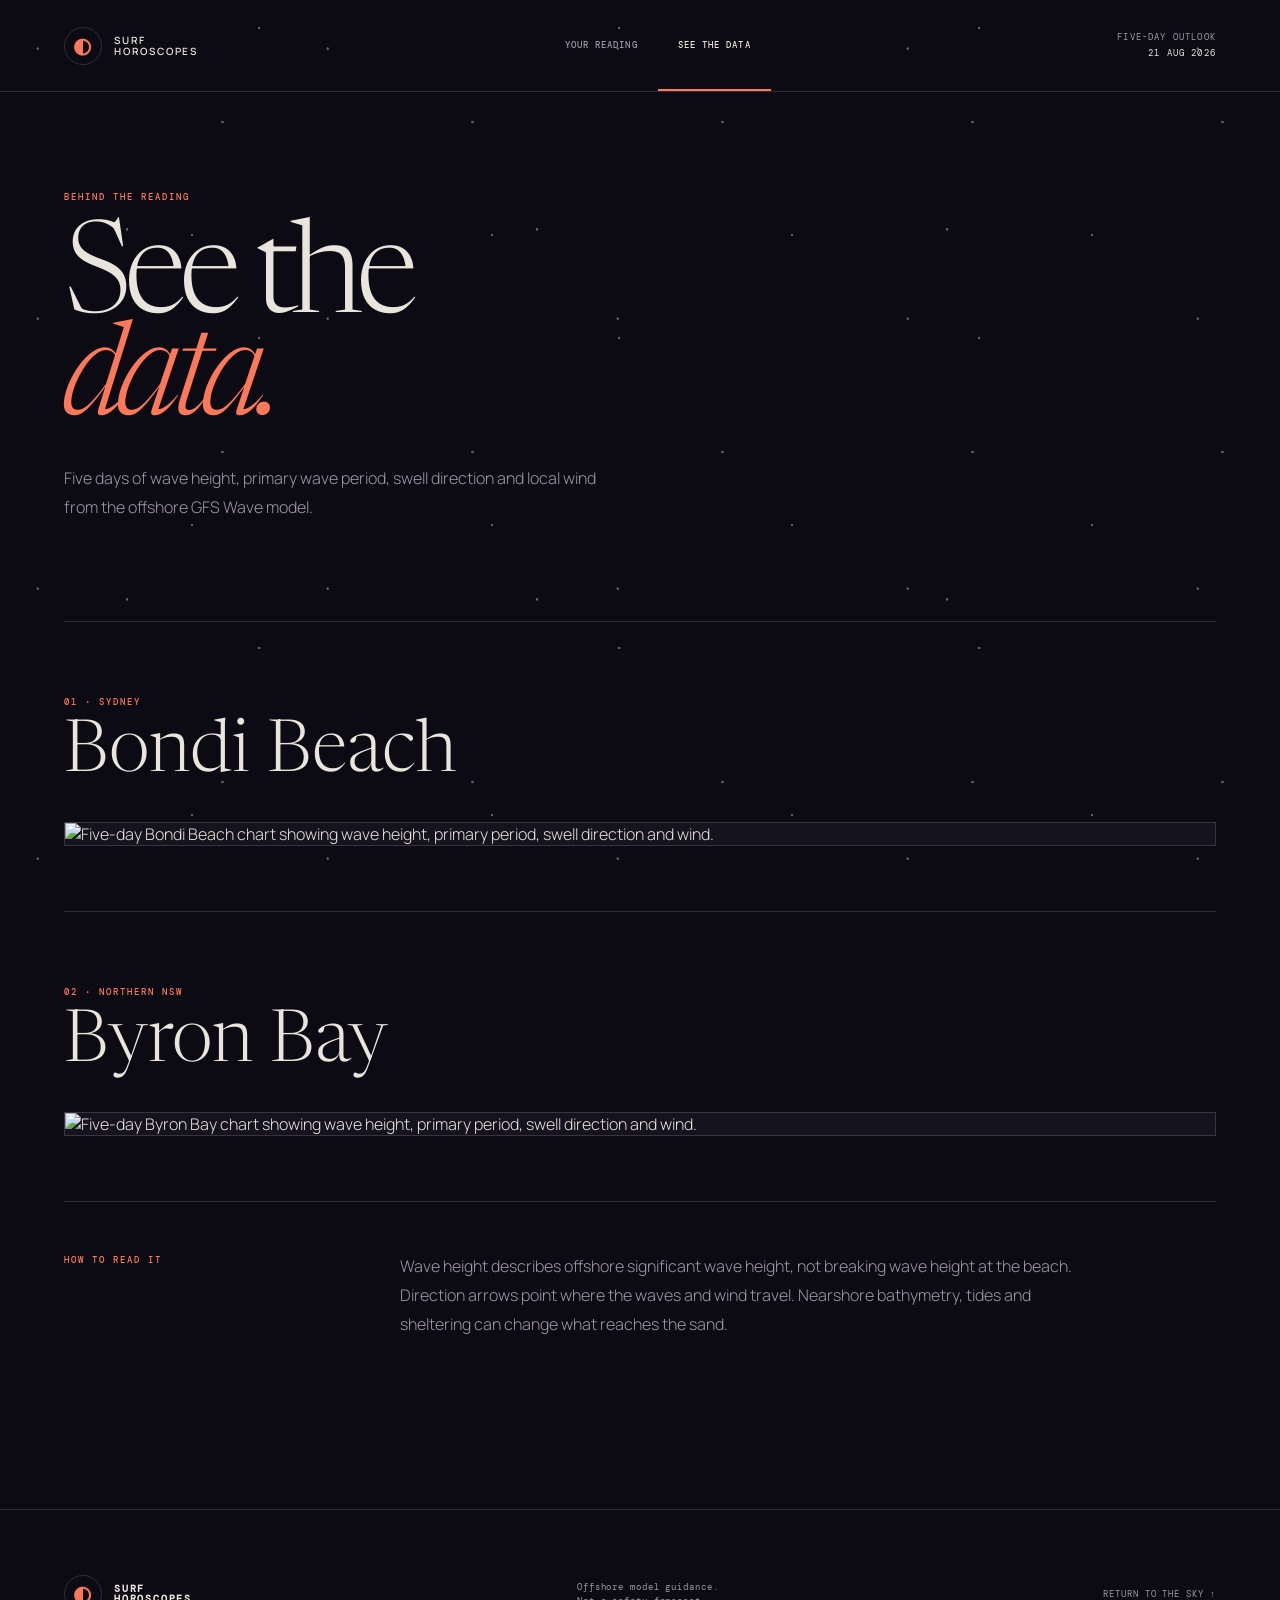
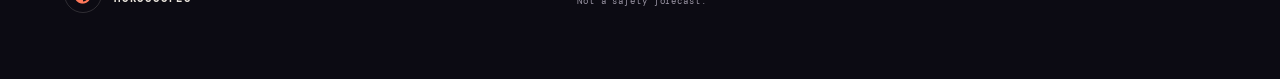
==== surf-horoscopes-sample/data.html @ fd947e1d "Add five-day forecast data page" ====
<!doctype html><html lang="en"><head><meta charset="utf-8">
<meta name="viewport" content="width=device-width,initial-scale=1">
<title>See the Data — Surf Horoscopes</title>
<meta name="description" content="Five-day GFS Wave forecasts for Bondi Beach and Byron Bay.">
<link rel="icon" href="favicon.svg"><link rel="preconnect" href="https://fonts.googleapis.com">
<link rel="preconnect" href="https://fonts.gstatic.com" crossorigin>
<link href="https://fonts.googleapis.com/css2?family=DM+Mono:wght@300;400;500&family=Manrope:wght@300;400;500;600&family=Newsreader:opsz,wght@6..72,300;6..72,400;6..72,500&display=swap" rel="stylesheet">
<link rel="stylesheet" href="styles.css"></head><body><div class="stars" aria-hidden="true"></div>
<header class="site-header"><a class="wordmark" href="index.html" aria-label="Surf Horoscopes home"><span class="moon-mark">◐</span><span>SURF<br>HOROSCOPES</span></a>
<nav class="site-nav" aria-label="Main navigation"><a href="index.html">Your reading</a><a class="active" href="data.html">See the data</a></nav>
<p class="edition">FIVE-DAY OUTLOOK<br><span>21 AUG 2026</span></p></header>
<main class="data-page"><section class="data-intro"><p class="overline">BEHIND THE READING</p><h1>See the<br><em>data.</em></h1>
<p>Five days of wave height, primary wave period, swell direction and local wind from the offshore GFS Wave model.</p></section>
<section class="chart-section"><div><p class="overline">01 · SYDNEY</p><h2>Bondi Beach</h2></div>
<img src="forecast_bondi.png" alt="Five-day Bondi Beach chart showing wave height, primary period, swell direction and wind."></section>
<section class="chart-section"><div><p class="overline">02 · NORTHERN NSW</p><h2>Byron Bay</h2></div>
<img src="forecast_byron_bay.png" alt="Five-day Byron Bay chart showing wave height, primary period, swell direction and wind."></section>
<aside class="data-note"><p class="overline">HOW TO READ IT</p><p>Wave height describes offshore significant wave height, not breaking wave height at the beach. Direction arrows point where the waves and wind travel. Nearshore bathymetry, tides and sheltering can change what reaches the sand.</p></aside></main>
<footer><a class="wordmark" href="index.html"><span class="moon-mark">◐</span><span>SURF<br>HOROSCOPES</span></a><p>Offshore model guidance.<br>Not a safety forecast.</p><a href="#top">RETURN TO THE SKY ↑</a></footer></body></html>
---- surf-horoscopes-sample/styles.css ----
:root{--void:#0c0b13;--paper:#e9e4dc;--muted:#9d98a7;--line:rgba(233,228,220,.16);--sign:#ff785a;--sign-soft:#f3b0a1;--glow:rgba(255,120,90,.2);--serif:"Newsreader",Georgia,serif;--sans:"Manrope",Arial,sans-serif;--mono:"DM Mono",monospace}
*{box-sizing:border-box}html{scroll-behavior:smooth}body{margin:0;background:var(--void);color:var(--paper);font-family:var(--sans);font-weight:300;transition:background .65s ease}a{color:inherit;text-decoration:none}button{font:inherit}.stars{position:fixed;inset:0;pointer-events:none;opacity:.35;background-image:radial-gradient(circle at 13% 18%,#fff 0 1px,transparent 1.5px),radial-gradient(circle at 72% 9%,#fff 0 1px,transparent 1.5px),radial-gradient(circle at 89% 37%,#fff 0 1px,transparent 1.5px),radial-gradient(circle at 31% 62%,#fff 0 1px,transparent 1.5px),radial-gradient(circle at 64% 81%,#fff 0 1px,transparent 1.5px);background-size:290px 270px,360px 310px,250px 330px,410px 370px,300px 290px;z-index:-1}.site-header{height:92px;display:flex;align-items:center;justify-content:space-between;padding:0 clamp(22px,5vw,78px);border-bottom:1px solid var(--line)}.wordmark{display:flex;gap:12px;align-items:center;font-size:10px;line-height:1.05;letter-spacing:.18em;font-weight:600}.moon-mark{width:38px;height:38px;border:1px solid var(--line);border-radius:50%;display:grid;place-items:center;color:var(--sign);font-size:21px;transition:color .5s}.edition{text-align:right;font:400 9px/1.7 var(--mono);letter-spacing:.13em;color:var(--muted)}.edition span{color:var(--paper)}.intro{min-height:710px;padding:105px max(calc((100vw - 1200px)/2),24px) 90px;position:relative;overflow:hidden}.overline{font:500 9px var(--mono);letter-spacing:.22em;color:var(--sign);transition:color .5s}.intro h1{font:300 clamp(72px,10vw,146px)/.78 var(--serif);letter-spacing:-.06em;margin:30px 0}.intro h1 em{font-weight:300;color:var(--sign);transition:color .5s}.intro-copy{max-width:470px;margin:36px 0 52px;font-size:14px;line-height:1.8;color:#aaa5b1}.begin{display:inline-flex;align-items:center;gap:50px;border-bottom:1px solid var(--paper);padding:0 0 11px;font:500 10px var(--mono);letter-spacing:.12em}.intro-orbit{position:absolute;width:600px;height:600px;border:1px solid var(--line);border-radius:50%;right:-80px;top:35px;box-shadow:0 0 90px var(--glow),inset 0 0 100px rgba(255,255,255,.015);display:grid;place-items:center}.intro-orbit:before,.intro-orbit:after{content:"";position:absolute;border:1px solid var(--line);border-radius:50%;inset:80px}.intro-orbit:after{inset:170px}.intro-orbit span{font-size:72px;color:var(--sign);filter:drop-shadow(0 0 22px var(--sign));transition:color .5s}.controls{border-top:1px solid var(--line)}.location-tabs{height:116px;display:grid;grid-template-columns:1fr 1fr;border-bottom:1px solid var(--line)}.location-tab{background:transparent;color:var(--muted);border:0;border-right:1px solid var(--line);cursor:pointer;text-align:left;padding:0 clamp(25px,7vw,110px);font:300 clamp(28px,4vw,53px) var(--serif);transition:.3s}.location-tab:last-child{border-right:0}.location-tab span{font:400 9px var(--mono);margin-right:22px}.location-tab:hover,.location-tab.active{background:rgba(255,255,255,.035);color:var(--paper)}.location-tab.active:after{content:"";display:inline-block;width:7px;height:7px;background:var(--sign);border-radius:50%;margin:0 0 8px 18px;box-shadow:0 0 14px var(--sign)}.sign-picker{display:grid;grid-template-columns:.75fr 1.25fr;gap:70px;padding:90px max(calc((100vw - 1200px)/2),24px)}.sign-picker h2,.about h2{font:300 clamp(42px,5vw,68px)/.95 var(--serif);letter-spacing:-.04em;margin:17px 0}.sign-grid{display:grid;grid-template-columns:repeat(4,1fr);border-top:1px solid var(--line);border-left:1px solid var(--line)}.sign-button{min-height:90px;border:0;border-right:1px solid var(--line);border-bottom:1px solid var(--line);background:transparent;color:var(--muted);cursor:pointer;display:flex;flex-direction:column;align-items:center;justify-content:center;gap:7px;transition:.25s}.sign-button .glyph{font:24px var(--serif)}.sign-button .name{font:400 8px var(--mono);letter-spacing:.1em}.sign-button:hover,.sign-button.selected{color:var(--paper);background:color-mix(in srgb,var(--sign) 12%,transparent)}.sign-button.selected .glyph{color:var(--sign);text-shadow:0 0 15px var(--sign)}.reading-shell{padding:0 max(calc((100vw - 1200px)/2),24px) 110px}.reading-card{min-height:650px;display:grid;grid-template-columns:.85fr 1.15fr;border:1px solid var(--line);background:rgba(255,255,255,.025);box-shadow:0 35px 90px rgba(0,0,0,.3);overflow:hidden}.sigil-panel{position:relative;display:flex;flex-direction:column;align-items:center;justify-content:center;background:radial-gradient(circle,var(--glow),transparent 63%);border-right:1px solid var(--line);overflow:hidden}.sign-index{position:absolute;top:28px;left:30px;font:400 9px var(--mono);letter-spacing:.18em;color:var(--muted)}.zodiac-glyph{font:300 clamp(110px,15vw,190px) var(--serif);color:var(--sign);text-shadow:0 0 50px var(--glow);z-index:2;animation:float 6s ease-in-out infinite}.sigil-panel>p{font:400 9px var(--mono);letter-spacing:.2em;color:var(--sign-soft);z-index:2}.orbit{position:absolute;border:1px solid var(--line);border-radius:50%;width:330px;height:330px}.orbit-two{width:460px;height:460px;border-style:dashed;animation:spin 45s linear infinite}.orbit-one:before,.orbit-one:after{content:"✦";position:absolute;color:var(--sign);font-size:12px}.orbit-one:before{top:20px;left:72px}.orbit-one:after{right:14px;bottom:100px}.message-panel{padding:65px clamp(34px,6vw,85px);display:flex;flex-direction:column;justify-content:center}.reading-meta{display:flex;justify-content:space-between;padding-bottom:23px;border-bottom:1px solid var(--line);margin-bottom:48px;font:400 9px var(--mono);letter-spacing:.16em;color:var(--muted)}.message-panel h2{font:300 clamp(50px,6vw,82px)/.88 var(--serif);letter-spacing:-.045em;margin:17px 0 30px}.reading-copy{color:#b6b0bc;line-height:1.9;font-size:14px;max-width:590px}.message-panel blockquote{margin:40px 0 0;padding:24px 0 0;border-top:1px solid var(--line);display:flex;gap:18px;align-items:flex-start;color:var(--sign-soft)}.message-panel blockquote p{font:italic 300 22px/1.3 var(--serif);margin:0}.message-panel blockquote span{color:var(--sign)}.conditions-panel{display:grid;grid-template-columns:1.2fr repeat(3,.75fr);border-top:1px solid var(--line);border-bottom:1px solid var(--line);padding:0 max(calc((100vw - 1200px)/2),24px);position:relative}.conditions-heading,.condition{padding:52px 30px;border-right:1px solid var(--line)}.conditions-heading{padding-left:0}.conditions-heading h2{font:300 38px var(--serif);margin:12px 0}.condition{display:flex;flex-direction:column}.condition span{font:400 8px var(--mono);letter-spacing:.15em;color:var(--muted)}.condition strong{font:300 54px var(--serif);color:var(--sign);margin:20px 0 4px}.condition small{color:var(--muted);font-size:10px}.conditions-note{grid-column:1/-1;padding:22px 0;margin:0;font-size:11px;color:var(--muted)}.about{padding:120px max(calc((100vw - 1200px)/2),24px);display:grid;grid-template-columns:.65fr 1.35fr;gap:80px}.about div{display:grid;grid-template-columns:1.1fr .9fr;gap:70px}.about h2{margin:0}.about div p{margin:5px 0;color:var(--muted);font-size:13px;line-height:1.85}footer{min-height:170px;border-top:1px solid var(--line);padding:0 clamp(24px,5vw,78px);display:flex;align-items:center;justify-content:space-between;color:var(--muted);font:400 9px/1.6 var(--mono);letter-spacing:.1em}footer .wordmark{color:var(--paper)}@keyframes float{50%{transform:translateY(-12px)}}@keyframes spin{to{transform:rotate(360deg)}}
body[data-layout="lunar"] .sigil-panel{background:radial-gradient(circle at 38% 40%,var(--glow),transparent 48%),linear-gradient(145deg,rgba(255,255,255,.025),transparent)}body[data-layout="lunar"] .zodiac-glyph{transform:translate(-25px,-12px)}body[data-layout="lunar"] .orbit-one{width:290px;height:390px}body[data-layout="split"] .sigil-panel{background:linear-gradient(135deg,var(--glow) 0 49.8%,transparent 50.2%)}body[data-layout="split"] .orbit-one{border-radius:0;transform:rotate(45deg);width:270px;height:270px}body[data-layout="earth"] .sigil-panel{background:linear-gradient(0deg,var(--glow),transparent 42%)}body[data-layout="earth"] .orbit-one{border-radius:28%;transform:rotate(12deg)}body[data-layout="earth"] .orbit-two{border-radius:38%;animation:none;transform:rotate(-18deg)}body[data-layout="horizon"] .sigil-panel{justify-content:flex-end;padding-bottom:100px;background:linear-gradient(0deg,var(--glow),transparent 55%)}body[data-layout="horizon"] .orbit-one{width:520px;height:220px;bottom:25px}body[data-layout="horizon"] .orbit-two{width:620px;height:300px;bottom:-30px}
@media(max-width:850px){.intro{min-height:620px}.intro-orbit{width:430px;height:430px;opacity:.45}.sign-picker{grid-template-columns:1fr}.reading-card{grid-template-columns:1fr}.sigil-panel{min-height:390px;border-right:0;border-bottom:1px solid var(--line)}.conditions-panel{grid-template-columns:1fr 1fr}.conditions-heading,.condition{border-bottom:1px solid var(--line)}.about,.about div{grid-template-columns:1fr}.about{gap:35px}}
@media(max-width:560px){.site-header{height:76px}.edition{display:none}.intro{padding-top:80px;min-height:560px}.intro h1{font-size:76px}.intro-orbit{right:-260px}.location-tabs{height:90px}.location-tab{font-size:30px;padding:0 24px}.sign-picker{padding:65px 20px;gap:35px}.sign-grid{grid-template-columns:repeat(3,1fr)}.sign-button{min-height:80px}.reading-shell{padding:0 14px 70px}.reading-card{min-height:0}.sigil-panel{min-height:330px}.message-panel{padding:48px 28px}.reading-meta{margin-bottom:36px}.message-panel h2{font-size:52px}.conditions-panel{padding:0 20px;grid-template-columns:1fr}.conditions-heading,.condition{border-right:0;padding:34px 0}.conditions-note{padding:25px 0}.about{padding:85px 24px}.about div{gap:25px}footer{padding:45px 24px;align-items:flex-start;flex-direction:column;gap:30px}}
.site-nav{display:flex;align-self:stretch}.site-nav a{display:flex;align-items:center;padding:0 20px;border-bottom:2px solid transparent;color:var(--muted);font:500 9px var(--mono);letter-spacing:.12em;text-transform:uppercase}.site-nav a:hover,.site-nav a.active{color:var(--paper);border-bottom-color:var(--sign)}.data-page{max-width:1200px;margin:auto;padding:90px 24px 120px}.data-intro{max-width:720px;margin-bottom:100px}.data-intro h1{font:300 clamp(72px,10vw,130px)/.8 var(--serif);letter-spacing:-.06em;margin:28px 0}.data-intro h1 em{color:var(--sign);font-weight:300}.data-intro>p:last-child{max-width:560px;color:var(--muted);line-height:1.8}.chart-section{padding:65px 0;border-top:1px solid var(--line)}.chart-section h2{font:300 clamp(42px,6vw,72px) var(--serif);margin:10px 0 32px}.chart-section img{display:block;width:100%;height:auto;border:1px solid var(--line);background:#15131d}.data-note{display:grid;grid-template-columns:.35fr 1fr;gap:50px;padding:50px 0;border-top:1px solid var(--line);color:var(--muted)}.data-note p{margin:0;max-width:700px;line-height:1.8}@media(max-width:560px){.site-nav a{padding:0 9px;font-size:7px}.data-page{padding-top:65px}.data-intro{margin-bottom:60px}.data-note{grid-template-columns:1fr;gap:15px}}
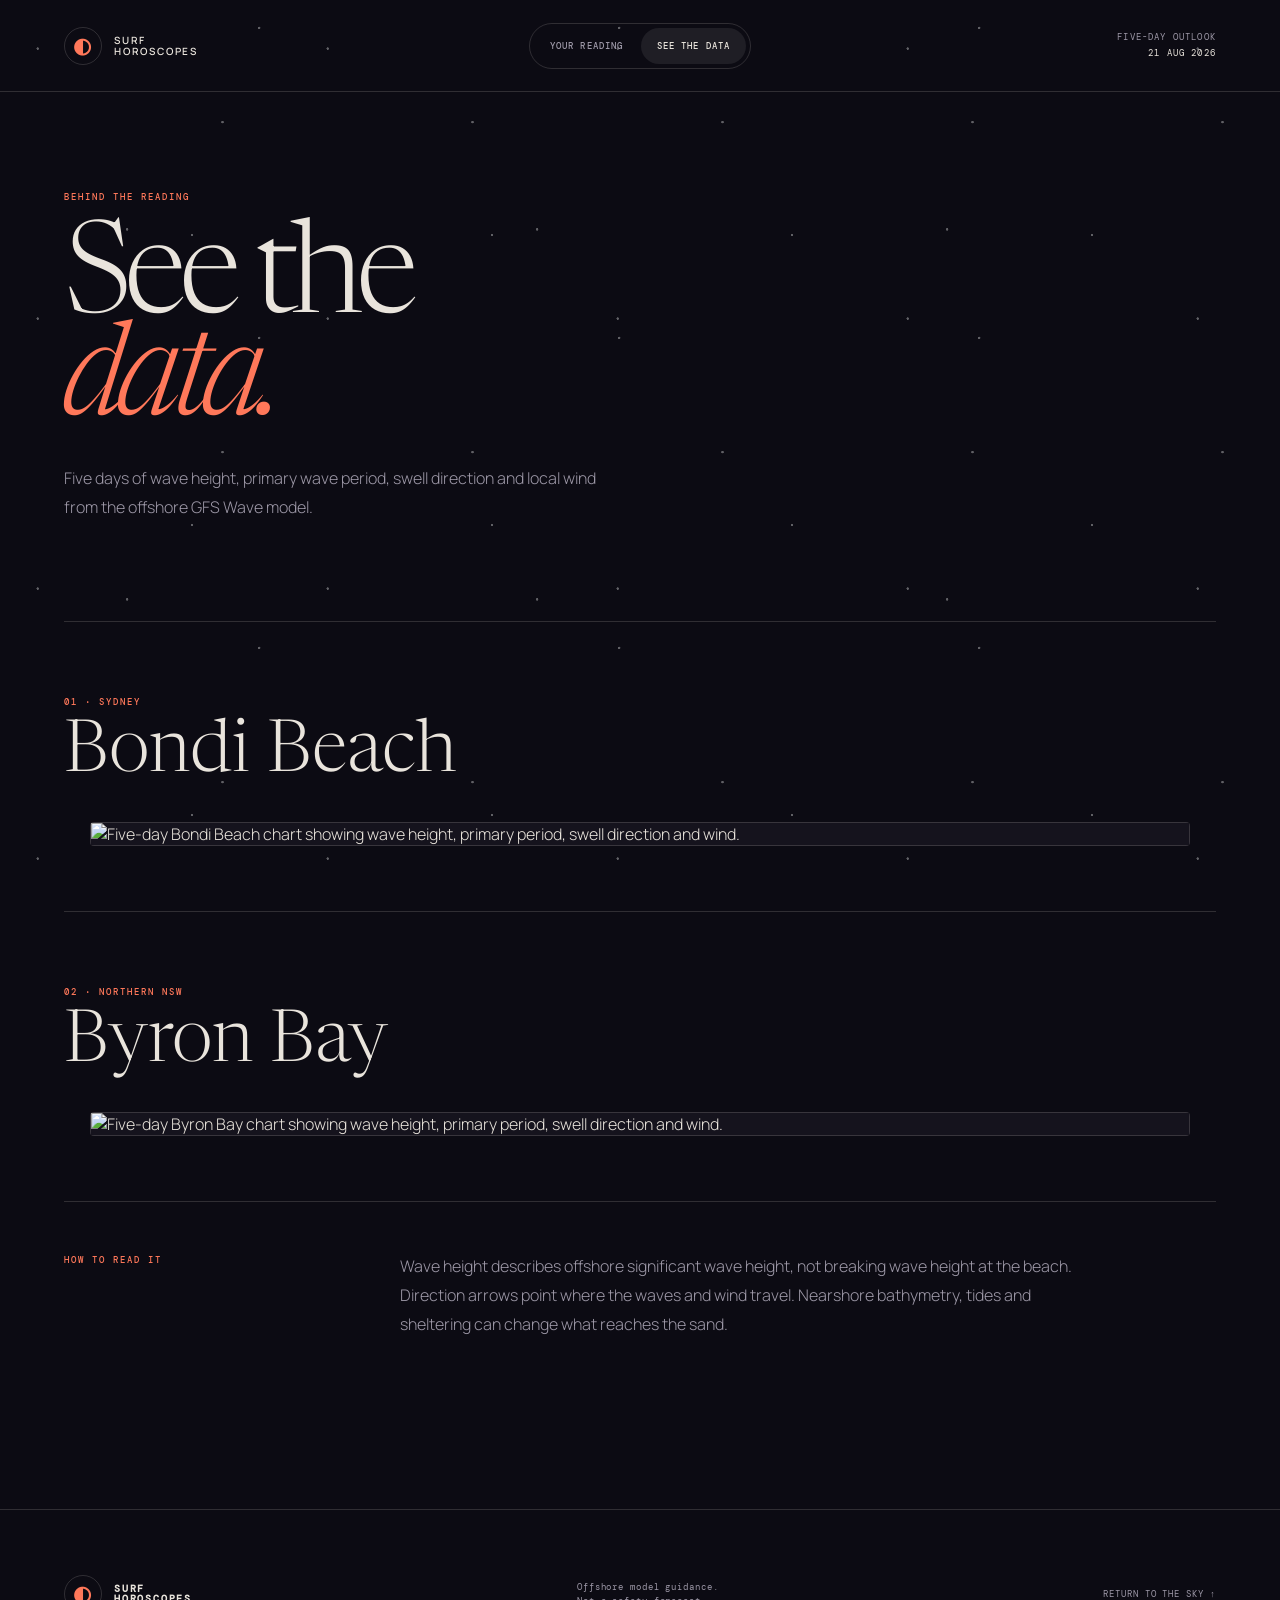
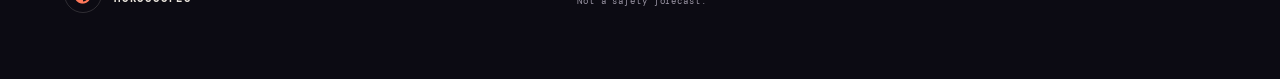
==== commit 5247e1b8: "Improve forecast page responsiveness" ====
--- a/surf-horoscopes-sample/data.html
+++ b/surf-horoscopes-sample/data.html
@@ -12,8 +12,8 @@
 <main class="data-page"><section class="data-intro"><p class="overline">BEHIND THE READING</p><h1>See the<br><em>data.</em></h1>
 <p>Five days of wave height, primary wave period, swell direction and local wind from the offshore GFS Wave model.</p></section>
 <section class="chart-section"><div><p class="overline">01 · SYDNEY</p><h2>Bondi Beach</h2></div>
-<img src="forecast_bondi.png" alt="Five-day Bondi Beach chart showing wave height, primary period, swell direction and wind."></section>
+<div class="chart-scroll" tabindex="0" aria-label="Scrollable Bondi forecast chart"><img src="forecast_bondi.png" alt="Five-day Bondi Beach chart showing wave height, primary period, swell direction and wind."></div></section>
 <section class="chart-section"><div><p class="overline">02 · NORTHERN NSW</p><h2>Byron Bay</h2></div>
-<img src="forecast_byron_bay.png" alt="Five-day Byron Bay chart showing wave height, primary period, swell direction and wind."></section>
+<div class="chart-scroll" tabindex="0" aria-label="Scrollable Byron Bay forecast chart"><img src="forecast_byron_bay.png" alt="Five-day Byron Bay chart showing wave height, primary period, swell direction and wind."></div></section>
 <aside class="data-note"><p class="overline">HOW TO READ IT</p><p>Wave height describes offshore significant wave height, not breaking wave height at the beach. Direction arrows point where the waves and wind travel. Nearshore bathymetry, tides and sheltering can change what reaches the sand.</p></aside></main>
 <footer><a class="wordmark" href="index.html"><span class="moon-mark">◐</span><span>SURF<br>HOROSCOPES</span></a><p>Offshore model guidance.<br>Not a safety forecast.</p><a href="#top">RETURN TO THE SKY ↑</a></footer></body></html>
--- a/surf-horoscopes-sample/styles.css
+++ b/surf-horoscopes-sample/styles.css
@@ -4,3 +4,14 @@
 @media(max-width:850px){.intro{min-height:620px}.intro-orbit{width:430px;height:430px;opacity:.45}.sign-picker{grid-template-columns:1fr}.reading-card{grid-template-columns:1fr}.sigil-panel{min-height:390px;border-right:0;border-bottom:1px solid var(--line)}.conditions-panel{grid-template-columns:1fr 1fr}.conditions-heading,.condition{border-bottom:1px solid var(--line)}.about,.about div{grid-template-columns:1fr}.about{gap:35px}}
 @media(max-width:560px){.site-header{height:76px}.edition{display:none}.intro{padding-top:80px;min-height:560px}.intro h1{font-size:76px}.intro-orbit{right:-260px}.location-tabs{height:90px}.location-tab{font-size:30px;padding:0 24px}.sign-picker{padding:65px 20px;gap:35px}.sign-grid{grid-template-columns:repeat(3,1fr)}.sign-button{min-height:80px}.reading-shell{padding:0 14px 70px}.reading-card{min-height:0}.sigil-panel{min-height:330px}.message-panel{padding:48px 28px}.reading-meta{margin-bottom:36px}.message-panel h2{font-size:52px}.conditions-panel{padding:0 20px;grid-template-columns:1fr}.conditions-heading,.condition{border-right:0;padding:34px 0}.conditions-note{padding:25px 0}.about{padding:85px 24px}.about div{gap:25px}footer{padding:45px 24px;align-items:flex-start;flex-direction:column;gap:30px}}
 .site-nav{display:flex;align-self:stretch}.site-nav a{display:flex;align-items:center;padding:0 20px;border-bottom:2px solid transparent;color:var(--muted);font:500 9px var(--mono);letter-spacing:.12em;text-transform:uppercase}.site-nav a:hover,.site-nav a.active{color:var(--paper);border-bottom-color:var(--sign)}.data-page{max-width:1200px;margin:auto;padding:90px 24px 120px}.data-intro{max-width:720px;margin-bottom:100px}.data-intro h1{font:300 clamp(72px,10vw,130px)/.8 var(--serif);letter-spacing:-.06em;margin:28px 0}.data-intro h1 em{color:var(--sign);font-weight:300}.data-intro>p:last-child{max-width:560px;color:var(--muted);line-height:1.8}.chart-section{padding:65px 0;border-top:1px solid var(--line)}.chart-section h2{font:300 clamp(42px,6vw,72px) var(--serif);margin:10px 0 32px}.chart-section img{display:block;width:100%;height:auto;border:1px solid var(--line);background:#15131d}.data-note{display:grid;grid-template-columns:.35fr 1fr;gap:50px;padding:50px 0;border-top:1px solid var(--line);color:var(--muted)}.data-note p{margin:0;max-width:700px;line-height:1.8}@media(max-width:560px){.site-nav a{padding:0 9px;font-size:7px}.data-page{padding-top:65px}.data-intro{margin-bottom:60px}.data-note{grid-template-columns:1fr;gap:15px}}
+
+/* Responsive header navigation */
+.site-header{display:grid;grid-template-columns:minmax(180px,1fr) auto minmax(180px,1fr);gap:24px}
+.site-header .wordmark{justify-self:start}.site-header .edition{justify-self:end}
+.site-header .site-nav{align-self:center;justify-self:center;gap:2px;padding:4px;border:1px solid var(--line);border-radius:999px}
+.site-header .site-nav a{height:36px;padding:0 16px;border:0;border-radius:999px;white-space:nowrap}
+.site-header .site-nav a:hover,.site-header .site-nav a.active{border:0;background:rgba(255,255,255,.08);color:var(--paper)}
+.chart-scroll{width:100%;max-width:1100px;margin-inline:auto;overflow-x:auto;border-radius:4px;scrollbar-width:thin;scrollbar-color:var(--line) transparent}
+.chart-scroll img{max-width:100%}
+@media(max-width:850px){.site-header{grid-template-columns:auto 1fr;gap:16px;padding-inline:22px}.site-header .edition{display:none}.site-header .site-nav{justify-self:end}}
+@media(max-width:560px){.site-header{min-height:72px;height:auto;gap:10px;padding:10px 14px}.site-header .wordmark>span:last-child{display:none}.site-header .site-nav a{height:34px;padding:0 10px;font-size:7px;letter-spacing:.08em}.chart-scroll img{width:760px;max-width:none}}
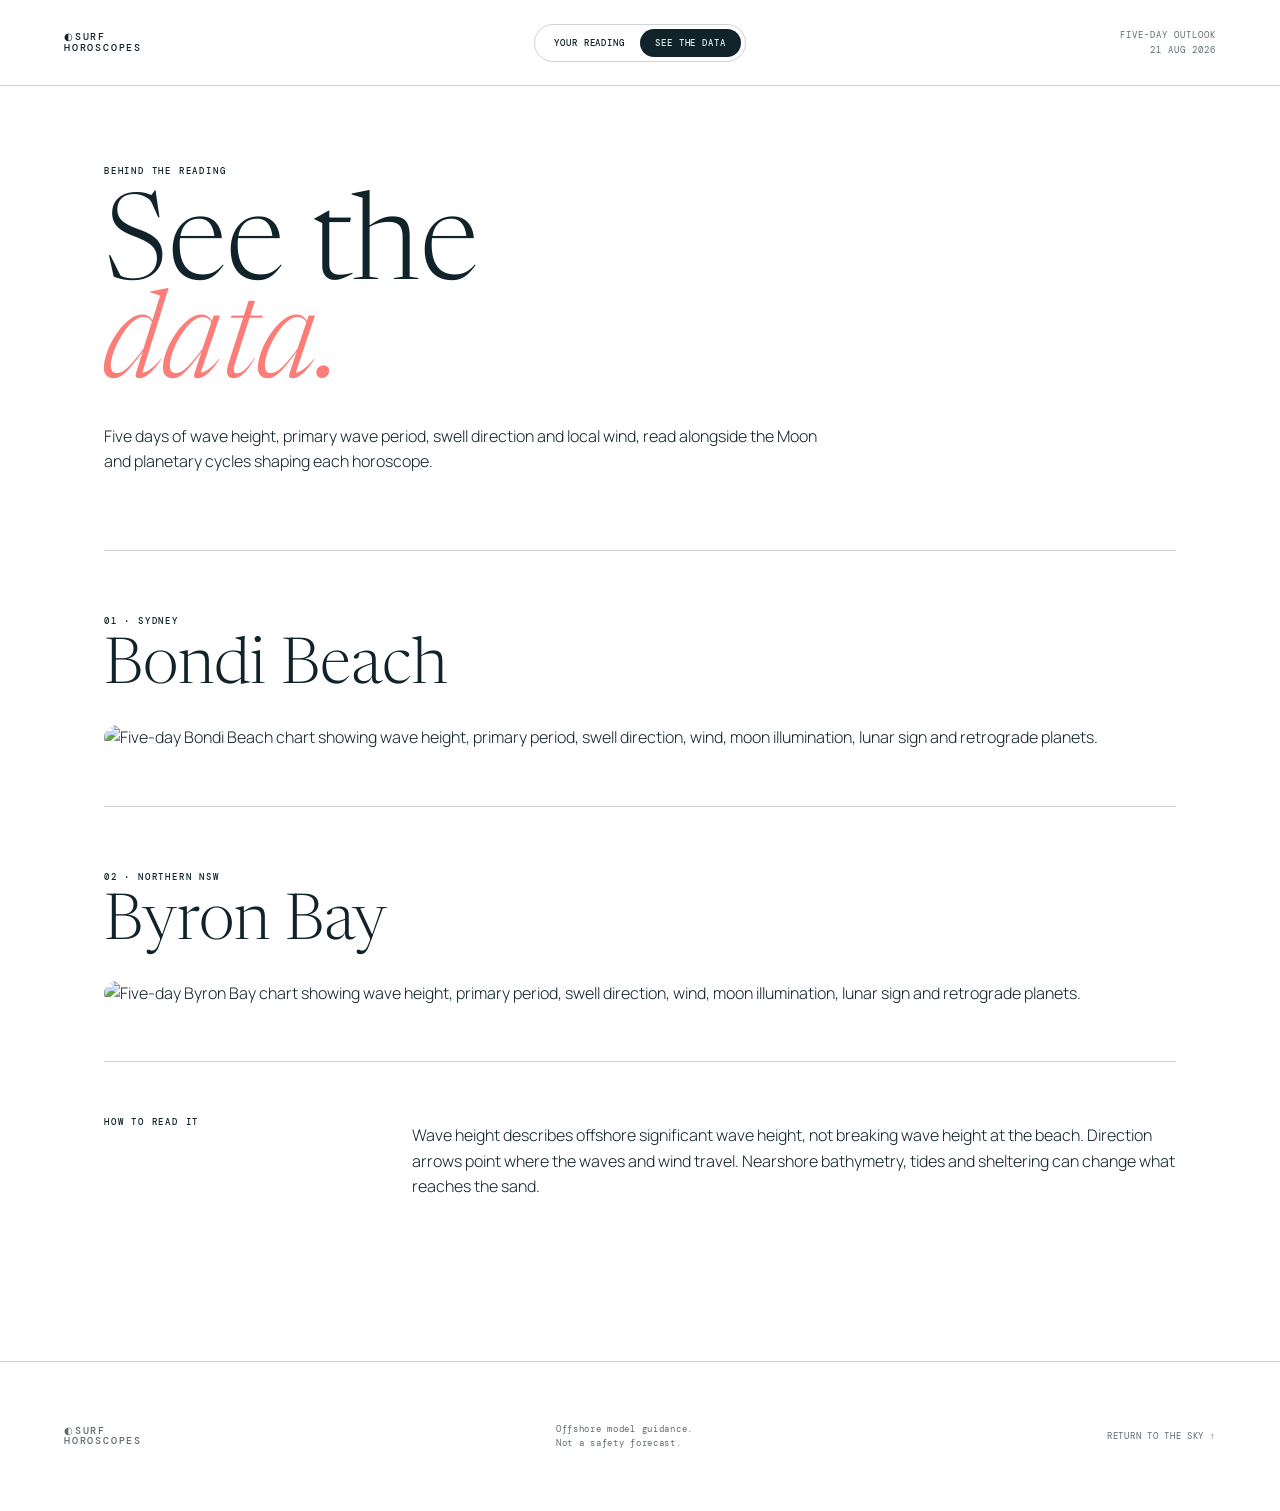
==== commit 6efa1ed9: "Restyle forecasts and add celestial cycles" ====
--- a/surf-horoscopes-sample/data.html
+++ b/surf-horoscopes-sample/data.html
@@ -1,7 +1,7 @@
 <!doctype html><html lang="en"><head><meta charset="utf-8">
 <meta name="viewport" content="width=device-width,initial-scale=1">
 <title>See the Data — Surf Horoscopes</title>
-<meta name="description" content="Five-day GFS Wave forecasts for Bondi Beach and Byron Bay.">
+<meta name="description" content="Five-day surf and celestial forecasts for Bondi Beach and Byron Bay.">
 <link rel="icon" href="favicon.svg"><link rel="preconnect" href="https://fonts.googleapis.com">
 <link rel="preconnect" href="https://fonts.gstatic.com" crossorigin>
 <link href="https://fonts.googleapis.com/css2?family=DM+Mono:wght@300;400;500&family=Manrope:wght@300;400;500;600&family=Newsreader:opsz,wght@6..72,300;6..72,400;6..72,500&display=swap" rel="stylesheet">
@@ -10,10 +10,10 @@
 <nav class="site-nav" aria-label="Main navigation"><a href="index.html">Your reading</a><a class="active" href="data.html">See the data</a></nav>
 <p class="edition">FIVE-DAY OUTLOOK<br><span>21 AUG 2026</span></p></header>
 <main class="data-page"><section class="data-intro"><p class="overline">BEHIND THE READING</p><h1>See the<br><em>data.</em></h1>
-<p>Five days of wave height, primary wave period, swell direction and local wind from the offshore GFS Wave model.</p></section>
+<p>Five days of wave height, primary wave period, swell direction and local wind, read alongside the Moon and planetary cycles shaping each horoscope.</p></section>
 <section class="chart-section"><div><p class="overline">01 · SYDNEY</p><h2>Bondi Beach</h2></div>
-<div class="chart-scroll" tabindex="0" aria-label="Scrollable Bondi forecast chart"><img src="forecast_bondi.png" alt="Five-day Bondi Beach chart showing wave height, primary period, swell direction and wind."></div></section>
+<div class="chart-scroll" tabindex="0" aria-label="Scrollable Bondi forecast chart"><img src="forecast_bondi.png" alt="Five-day Bondi Beach chart showing wave height, primary period, swell direction, wind, moon illumination, lunar sign and retrograde planets."></div></section>
 <section class="chart-section"><div><p class="overline">02 · NORTHERN NSW</p><h2>Byron Bay</h2></div>
-<div class="chart-scroll" tabindex="0" aria-label="Scrollable Byron Bay forecast chart"><img src="forecast_byron_bay.png" alt="Five-day Byron Bay chart showing wave height, primary period, swell direction and wind."></div></section>
+<div class="chart-scroll" tabindex="0" aria-label="Scrollable Byron Bay forecast chart"><img src="forecast_byron_bay.png" alt="Five-day Byron Bay chart showing wave height, primary period, swell direction, wind, moon illumination, lunar sign and retrograde planets."></div></section>
 <aside class="data-note"><p class="overline">HOW TO READ IT</p><p>Wave height describes offshore significant wave height, not breaking wave height at the beach. Direction arrows point where the waves and wind travel. Nearshore bathymetry, tides and sheltering can change what reaches the sand.</p></aside></main>
 <footer><a class="wordmark" href="index.html"><span class="moon-mark">◐</span><span>SURF<br>HOROSCOPES</span></a><p>Offshore model guidance.<br>Not a safety forecast.</p><a href="#top">RETURN TO THE SKY ↑</a></footer></body></html>
--- a/surf-horoscopes-sample/styles.css
+++ b/surf-horoscopes-sample/styles.css
@@ -1,17 +1,11 @@
-:root{--void:#0c0b13;--paper:#e9e4dc;--muted:#9d98a7;--line:rgba(233,228,220,.16);--sign:#ff785a;--sign-soft:#f3b0a1;--glow:rgba(255,120,90,.2);--serif:"Newsreader",Georgia,serif;--sans:"Manrope",Arial,sans-serif;--mono:"DM Mono",monospace}
-*{box-sizing:border-box}html{scroll-behavior:smooth}body{margin:0;background:var(--void);color:var(--paper);font-family:var(--sans);font-weight:300;transition:background .65s ease}a{color:inherit;text-decoration:none}button{font:inherit}.stars{position:fixed;inset:0;pointer-events:none;opacity:.35;background-image:radial-gradient(circle at 13% 18%,#fff 0 1px,transparent 1.5px),radial-gradient(circle at 72% 9%,#fff 0 1px,transparent 1.5px),radial-gradient(circle at 89% 37%,#fff 0 1px,transparent 1.5px),radial-gradient(circle at 31% 62%,#fff 0 1px,transparent 1.5px),radial-gradient(circle at 64% 81%,#fff 0 1px,transparent 1.5px);background-size:290px 270px,360px 310px,250px 330px,410px 370px,300px 290px;z-index:-1}.site-header{height:92px;display:flex;align-items:center;justify-content:space-between;padding:0 clamp(22px,5vw,78px);border-bottom:1px solid var(--line)}.wordmark{display:flex;gap:12px;align-items:center;font-size:10px;line-height:1.05;letter-spacing:.18em;font-weight:600}.moon-mark{width:38px;height:38px;border:1px solid var(--line);border-radius:50%;display:grid;place-items:center;color:var(--sign);font-size:21px;transition:color .5s}.edition{text-align:right;font:400 9px/1.7 var(--mono);letter-spacing:.13em;color:var(--muted)}.edition span{color:var(--paper)}.intro{min-height:710px;padding:105px max(calc((100vw - 1200px)/2),24px) 90px;position:relative;overflow:hidden}.overline{font:500 9px var(--mono);letter-spacing:.22em;color:var(--sign);transition:color .5s}.intro h1{font:300 clamp(72px,10vw,146px)/.78 var(--serif);letter-spacing:-.06em;margin:30px 0}.intro h1 em{font-weight:300;color:var(--sign);transition:color .5s}.intro-copy{max-width:470px;margin:36px 0 52px;font-size:14px;line-height:1.8;color:#aaa5b1}.begin{display:inline-flex;align-items:center;gap:50px;border-bottom:1px solid var(--paper);padding:0 0 11px;font:500 10px var(--mono);letter-spacing:.12em}.intro-orbit{position:absolute;width:600px;height:600px;border:1px solid var(--line);border-radius:50%;right:-80px;top:35px;box-shadow:0 0 90px var(--glow),inset 0 0 100px rgba(255,255,255,.015);display:grid;place-items:center}.intro-orbit:before,.intro-orbit:after{content:"";position:absolute;border:1px solid var(--line);border-radius:50%;inset:80px}.intro-orbit:after{inset:170px}.intro-orbit span{font-size:72px;color:var(--sign);filter:drop-shadow(0 0 22px var(--sign));transition:color .5s}.controls{border-top:1px solid var(--line)}.location-tabs{height:116px;display:grid;grid-template-columns:1fr 1fr;border-bottom:1px solid var(--line)}.location-tab{background:transparent;color:var(--muted);border:0;border-right:1px solid var(--line);cursor:pointer;text-align:left;padding:0 clamp(25px,7vw,110px);font:300 clamp(28px,4vw,53px) var(--serif);transition:.3s}.location-tab:last-child{border-right:0}.location-tab span{font:400 9px var(--mono);margin-right:22px}.location-tab:hover,.location-tab.active{background:rgba(255,255,255,.035);color:var(--paper)}.location-tab.active:after{content:"";display:inline-block;width:7px;height:7px;background:var(--sign);border-radius:50%;margin:0 0 8px 18px;box-shadow:0 0 14px var(--sign)}.sign-picker{display:grid;grid-template-columns:.75fr 1.25fr;gap:70px;padding:90px max(calc((100vw - 1200px)/2),24px)}.sign-picker h2,.about h2{font:300 clamp(42px,5vw,68px)/.95 var(--serif);letter-spacing:-.04em;margin:17px 0}.sign-grid{display:grid;grid-template-columns:repeat(4,1fr);border-top:1px solid var(--line);border-left:1px solid var(--line)}.sign-button{min-height:90px;border:0;border-right:1px solid var(--line);border-bottom:1px solid var(--line);background:transparent;color:var(--muted);cursor:pointer;display:flex;flex-direction:column;align-items:center;justify-content:center;gap:7px;transition:.25s}.sign-button .glyph{font:24px var(--serif)}.sign-button .name{font:400 8px var(--mono);letter-spacing:.1em}.sign-button:hover,.sign-button.selected{color:var(--paper);background:color-mix(in srgb,var(--sign) 12%,transparent)}.sign-button.selected .glyph{color:var(--sign);text-shadow:0 0 15px var(--sign)}.reading-shell{padding:0 max(calc((100vw - 1200px)/2),24px) 110px}.reading-card{min-height:650px;display:grid;grid-template-columns:.85fr 1.15fr;border:1px solid var(--line);background:rgba(255,255,255,.025);box-shadow:0 35px 90px rgba(0,0,0,.3);overflow:hidden}.sigil-panel{position:relative;display:flex;flex-direction:column;align-items:center;justify-content:center;background:radial-gradient(circle,var(--glow),transparent 63%);border-right:1px solid var(--line);overflow:hidden}.sign-index{position:absolute;top:28px;left:30px;font:400 9px var(--mono);letter-spacing:.18em;color:var(--muted)}.zodiac-glyph{font:300 clamp(110px,15vw,190px) var(--serif);color:var(--sign);text-shadow:0 0 50px var(--glow);z-index:2;animation:float 6s ease-in-out infinite}.sigil-panel>p{font:400 9px var(--mono);letter-spacing:.2em;color:var(--sign-soft);z-index:2}.orbit{position:absolute;border:1px solid var(--line);border-radius:50%;width:330px;height:330px}.orbit-two{width:460px;height:460px;border-style:dashed;animation:spin 45s linear infinite}.orbit-one:before,.orbit-one:after{content:"✦";position:absolute;color:var(--sign);font-size:12px}.orbit-one:before{top:20px;left:72px}.orbit-one:after{right:14px;bottom:100px}.message-panel{padding:65px clamp(34px,6vw,85px);display:flex;flex-direction:column;justify-content:center}.reading-meta{display:flex;justify-content:space-between;padding-bottom:23px;border-bottom:1px solid var(--line);margin-bottom:48px;font:400 9px var(--mono);letter-spacing:.16em;color:var(--muted)}.message-panel h2{font:300 clamp(50px,6vw,82px)/.88 var(--serif);letter-spacing:-.045em;margin:17px 0 30px}.reading-copy{color:#b6b0bc;line-height:1.9;font-size:14px;max-width:590px}.message-panel blockquote{margin:40px 0 0;padding:24px 0 0;border-top:1px solid var(--line);display:flex;gap:18px;align-items:flex-start;color:var(--sign-soft)}.message-panel blockquote p{font:italic 300 22px/1.3 var(--serif);margin:0}.message-panel blockquote span{color:var(--sign)}.conditions-panel{display:grid;grid-template-columns:1.2fr repeat(3,.75fr);border-top:1px solid var(--line);border-bottom:1px solid var(--line);padding:0 max(calc((100vw - 1200px)/2),24px);position:relative}.conditions-heading,.condition{padding:52px 30px;border-right:1px solid var(--line)}.conditions-heading{padding-left:0}.conditions-heading h2{font:300 38px var(--serif);margin:12px 0}.condition{display:flex;flex-direction:column}.condition span{font:400 8px var(--mono);letter-spacing:.15em;color:var(--muted)}.condition strong{font:300 54px var(--serif);color:var(--sign);margin:20px 0 4px}.condition small{color:var(--muted);font-size:10px}.conditions-note{grid-column:1/-1;padding:22px 0;margin:0;font-size:11px;color:var(--muted)}.about{padding:120px max(calc((100vw - 1200px)/2),24px);display:grid;grid-template-columns:.65fr 1.35fr;gap:80px}.about div{display:grid;grid-template-columns:1.1fr .9fr;gap:70px}.about h2{margin:0}.about div p{margin:5px 0;color:var(--muted);font-size:13px;line-height:1.85}footer{min-height:170px;border-top:1px solid var(--line);padding:0 clamp(24px,5vw,78px);display:flex;align-items:center;justify-content:space-between;color:var(--muted);font:400 9px/1.6 var(--mono);letter-spacing:.1em}footer .wordmark{color:var(--paper)}@keyframes float{50%{transform:translateY(-12px)}}@keyframes spin{to{transform:rotate(360deg)}}
-body[data-layout="lunar"] .sigil-panel{background:radial-gradient(circle at 38% 40%,var(--glow),transparent 48%),linear-gradient(145deg,rgba(255,255,255,.025),transparent)}body[data-layout="lunar"] .zodiac-glyph{transform:translate(-25px,-12px)}body[data-layout="lunar"] .orbit-one{width:290px;height:390px}body[data-layout="split"] .sigil-panel{background:linear-gradient(135deg,var(--glow) 0 49.8%,transparent 50.2%)}body[data-layout="split"] .orbit-one{border-radius:0;transform:rotate(45deg);width:270px;height:270px}body[data-layout="earth"] .sigil-panel{background:linear-gradient(0deg,var(--glow),transparent 42%)}body[data-layout="earth"] .orbit-one{border-radius:28%;transform:rotate(12deg)}body[data-layout="earth"] .orbit-two{border-radius:38%;animation:none;transform:rotate(-18deg)}body[data-layout="horizon"] .sigil-panel{justify-content:flex-end;padding-bottom:100px;background:linear-gradient(0deg,var(--glow),transparent 55%)}body[data-layout="horizon"] .orbit-one{width:520px;height:220px;bottom:25px}body[data-layout="horizon"] .orbit-two{width:620px;height:300px;bottom:-30px}
-@media(max-width:850px){.intro{min-height:620px}.intro-orbit{width:430px;height:430px;opacity:.45}.sign-picker{grid-template-columns:1fr}.reading-card{grid-template-columns:1fr}.sigil-panel{min-height:390px;border-right:0;border-bottom:1px solid var(--line)}.conditions-panel{grid-template-columns:1fr 1fr}.conditions-heading,.condition{border-bottom:1px solid var(--line)}.about,.about div{grid-template-columns:1fr}.about{gap:35px}}
-@media(max-width:560px){.site-header{height:76px}.edition{display:none}.intro{padding-top:80px;min-height:560px}.intro h1{font-size:76px}.intro-orbit{right:-260px}.location-tabs{height:90px}.location-tab{font-size:30px;padding:0 24px}.sign-picker{padding:65px 20px;gap:35px}.sign-grid{grid-template-columns:repeat(3,1fr)}.sign-button{min-height:80px}.reading-shell{padding:0 14px 70px}.reading-card{min-height:0}.sigil-panel{min-height:330px}.message-panel{padding:48px 28px}.reading-meta{margin-bottom:36px}.message-panel h2{font-size:52px}.conditions-panel{padding:0 20px;grid-template-columns:1fr}.conditions-heading,.condition{border-right:0;padding:34px 0}.conditions-note{padding:25px 0}.about{padding:85px 24px}.about div{gap:25px}footer{padding:45px 24px;align-items:flex-start;flex-direction:column;gap:30px}}
-.site-nav{display:flex;align-self:stretch}.site-nav a{display:flex;align-items:center;padding:0 20px;border-bottom:2px solid transparent;color:var(--muted);font:500 9px var(--mono);letter-spacing:.12em;text-transform:uppercase}.site-nav a:hover,.site-nav a.active{color:var(--paper);border-bottom-color:var(--sign)}.data-page{max-width:1200px;margin:auto;padding:90px 24px 120px}.data-intro{max-width:720px;margin-bottom:100px}.data-intro h1{font:300 clamp(72px,10vw,130px)/.8 var(--serif);letter-spacing:-.06em;margin:28px 0}.data-intro h1 em{color:var(--sign);font-weight:300}.data-intro>p:last-child{max-width:560px;color:var(--muted);line-height:1.8}.chart-section{padding:65px 0;border-top:1px solid var(--line)}.chart-section h2{font:300 clamp(42px,6vw,72px) var(--serif);margin:10px 0 32px}.chart-section img{display:block;width:100%;height:auto;border:1px solid var(--line);background:#15131d}.data-note{display:grid;grid-template-columns:.35fr 1fr;gap:50px;padding:50px 0;border-top:1px solid var(--line);color:var(--muted)}.data-note p{margin:0;max-width:700px;line-height:1.8}@media(max-width:560px){.site-nav a{padding:0 9px;font-size:7px}.data-page{padding-top:65px}.data-intro{margin-bottom:60px}.data-note{grid-template-columns:1fr;gap:15px}}
-
-/* Responsive header navigation */
-.site-header{display:grid;grid-template-columns:minmax(180px,1fr) auto minmax(180px,1fr);gap:24px}
-.site-header .wordmark{justify-self:start}.site-header .edition{justify-self:end}
-.site-header .site-nav{align-self:center;justify-self:center;gap:2px;padding:4px;border:1px solid var(--line);border-radius:999px}
-.site-header .site-nav a{height:36px;padding:0 16px;border:0;border-radius:999px;white-space:nowrap}
-.site-header .site-nav a:hover,.site-header .site-nav a.active{border:0;background:rgba(255,255,255,.08);color:var(--paper)}
-.chart-scroll{width:100%;max-width:1100px;margin-inline:auto;overflow-x:auto;border-radius:4px;scrollbar-width:thin;scrollbar-color:var(--line) transparent}
-.chart-scroll img{max-width:100%}
-@media(max-width:850px){.site-header{grid-template-columns:auto 1fr;gap:16px;padding-inline:22px}.site-header .edition{display:none}.site-header .site-nav{justify-self:end}}
-@media(max-width:560px){.site-header{min-height:72px;height:auto;gap:10px;padding:10px 14px}.site-header .wordmark>span:last-child{display:none}.site-header .site-nav a{height:34px;padding:0 10px;font-size:7px;letter-spacing:.08em}.chart-scroll img{width:760px;max-width:none}}
+:root{--ink:#10232a;--ink-soft:rgba(16,35,42,.67);--line:rgba(16,35,42,.2);--panel:rgba(244,249,242,.42);--field-a:#9edaff;--field-b:#f5f7a8;--field-c:#d9f5d5;--field-d:#68c7bd;--field-base:#d9eff0;--sign:#fc7c78;--sign-soft:#ebc399;--serif:"Newsreader",Georgia,serif;--sans:"Manrope",Arial,sans-serif;--mono:"DM Mono",monospace;--field-duration:24s}
+*{box-sizing:border-box}html{scroll-behavior:smooth}body{margin:0;color:var(--ink);font:300 16px/1.6 var(--sans);transition:color .7s ease}a{color:inherit;text-decoration:none}button{font:inherit;color:inherit}.colour-field{position:fixed;inset:-8%;z-index:-2;pointer-events:none;background:radial-gradient(ellipse at 8% 4%,var(--field-a) 0,transparent 39%),radial-gradient(ellipse at 58% 42%,var(--field-b) 0,transparent 37%),radial-gradient(ellipse at 96% 21%,var(--field-c) 0,transparent 35%),radial-gradient(ellipse at 76% 98%,var(--field-d) 0,transparent 43%),linear-gradient(145deg,var(--field-base),var(--field-b) 48%,var(--field-d));background-size:115% 115%;animation:field-drift var(--field-duration) ease-in-out infinite alternate;transition:background 1.2s ease,filter 1.2s ease}.colour-field:after{content:"";position:absolute;inset:0;opacity:.14;background-image:url("data:image/svg+xml,%3Csvg viewBox='0 0 180 180' xmlns='http://www.w3.org/2000/svg'%3E%3Cfilter id='n'%3E%3CfeTurbulence type='fractalNoise' baseFrequency='.8' numOctaves='3' stitchTiles='stitch'/%3E%3C/filter%3E%3Crect width='100%25' height='100%25' filter='url(%23n)' opacity='.25'/%3E%3C/svg%3E");mix-blend-mode:soft-light}
+body[data-swell="large"]{--ink:#f7f1e8;--ink-soft:rgba(247,241,232,.7);--line:rgba(247,241,232,.22);--panel:rgba(9,12,35,.38)}body[data-wind-shape="messy"] .colour-field{background:linear-gradient(126deg,var(--field-a) 0 18%,var(--field-b) 22% 41%,var(--field-c) 45% 66%,var(--field-d) 70% 100%);filter:saturate(1.12) contrast(1.06)}body[data-wind-shape="clean"] .colour-field{border-radius:38%;filter:saturate(.94) blur(5px)}body[data-period-speed="short"]{--field-duration:5s}body[data-period-speed="long"]{--field-duration:28s}
+.site-header{min-height:86px;padding:18px clamp(20px,5vw,72px);display:grid;grid-template-columns:1fr auto 1fr;align-items:center;gap:22px;border-bottom:1px solid var(--line)}.wordmark{font:500 10px/1.05 var(--mono);letter-spacing:.18em}.edition{justify-self:end;text-align:right;margin:0;font:400 9px/1.6 var(--mono);letter-spacing:.11em;color:var(--ink-soft)}.site-nav{display:flex;padding:4px;border:1px solid var(--line);border-radius:999px}.site-nav a{padding:8px 15px;border-radius:999px;font:500 9px var(--mono);letter-spacing:.1em;text-transform:uppercase;white-space:nowrap}.site-nav a.active,.site-nav a:hover{background:var(--ink);color:var(--field-base)}
+main{max-width:1450px;margin:auto;padding:0 clamp(20px,5vw,72px)}.overline{font:500 9px var(--mono);letter-spacing:.2em}.selection-panel{padding:68px 0 42px}.selection-heading{display:flex;align-items:end;justify-content:space-between;gap:30px}.selection-heading h1{margin:0;font:300 clamp(46px,7vw,100px)/.88 var(--serif);letter-spacing:-.05em}.selection-heading h1 em{font-weight:300;color:var(--sign)}.location-tabs{display:flex;gap:10px;margin:46px 0 36px}.location-tab{display:grid;grid-template-columns:auto auto;gap:0 18px;align-items:center;min-width:220px;padding:12px 18px;border:1px solid var(--line);border-radius:999px;background:rgba(255,255,255,.12);cursor:pointer;text-align:left}.location-tab.active{background:var(--ink);color:var(--field-base)}.tab-name{font:400 22px var(--serif)}.tab-detail{grid-column:1/-1;font:400 8px var(--mono);opacity:.7}.tab-state{font:500 8px var(--mono);text-transform:uppercase;letter-spacing:.1em}.sign-picker{border-top:1px solid var(--line);padding-top:20px}.sign-grid{display:flex;gap:8px;overflow-x:auto;padding:8px 0 15px;scrollbar-width:thin}.sign-button{flex:0 0 82px;min-height:76px;border:1px solid transparent;border-radius:50%;background:transparent;cursor:pointer}.sign-button span{display:block}.sign-button .glyph{font:28px var(--serif)}.sign-button .name{font:400 7px var(--mono);letter-spacing:.08em}.sign-button.selected{border-color:var(--ink);background:color-mix(in srgb,var(--sign) 38%,transparent)}.time-tabs{display:flex;gap:8px;margin-top:22px}.time-tab{padding:10px 22px;border:1px solid var(--line);border-radius:999px;background:transparent;cursor:pointer;font:500 9px var(--mono);letter-spacing:.12em;text-transform:uppercase}.time-tab.today.active{background:#6eced0;color:#10232a}.time-tab.future.active{background:#9b78d3;color:#fff}
+.report-stage{display:grid;grid-template-columns:minmax(210px,.55fr) minmax(0,1.45fr);border-top:1px solid var(--line);border-bottom:1px solid var(--line);min-height:570px}.reading-identity{padding:54px 38px 54px 0;border-right:1px solid var(--line);display:flex;flex-direction:column;justify-content:center}.sign-index,.reading-identity p,.reading-meta{font:400 9px var(--mono);letter-spacing:.14em}.zodiac-glyph{font:300 clamp(90px,12vw,170px)/1 var(--serif);color:var(--sign);margin:36px 0 8px}.reading-identity h2{font:300 40px var(--serif);margin:0 0 10px}.reading-identity p{margin:2px 0;color:var(--ink-soft)}.message-panel{padding:64px clamp(34px,7vw,110px)}.reading-meta{display:flex;justify-content:space-between;gap:20px;padding-bottom:22px;border-bottom:1px solid var(--line);color:var(--ink-soft)}.message-panel h2{max-width:790px;margin:48px 0 28px;font:300 clamp(52px,7vw,96px)/.88 var(--serif);letter-spacing:-.045em}.cosmic-context{max-width:720px;padding-left:16px;border-left:2px solid var(--sign);font:400 12px/1.7 var(--mono);color:var(--ink-soft)}.reading-copy{max-width:720px;font-size:17px;line-height:1.85}.message-panel blockquote{max-width:720px;margin:36px 0 0;padding-top:22px;border-top:1px solid var(--line);display:flex;gap:15px;color:var(--ink)}.message-panel blockquote p{margin:0;font:italic 300 23px/1.35 var(--serif)}.message-panel blockquote span{color:var(--sign)}
+.conditions-panel{display:grid;grid-template-columns:1.2fr repeat(3,.7fr);border-bottom:1px solid var(--line)}.conditions-heading,.condition{padding:40px 26px;border-right:1px solid var(--line)}.conditions-heading{padding-left:0}.conditions-heading h2{margin:10px 0;font:300 36px var(--serif)}.condition{display:flex;flex-direction:column}.condition span{font:500 8px var(--mono);letter-spacing:.13em}.condition strong{margin:14px 0 2px;font:300 50px var(--serif)}.condition small,.conditions-note{color:var(--ink-soft);font-size:10px}.conditions-note{grid-column:1/-1;margin:0;padding:18px 0}.about{display:grid;grid-template-columns:.45fr 1fr 1fr;gap:55px;padding:90px 0}.about h2{margin:0;font:300 clamp(40px,5vw,68px)/.95 var(--serif)}.about>p:last-child{margin:3px 0;color:var(--ink-soft)}footer{min-height:150px;padding:38px clamp(20px,5vw,72px);border-top:1px solid var(--line);display:flex;align-items:center;justify-content:space-between;gap:25px;font:400 9px/1.6 var(--mono);letter-spacing:.08em;color:var(--ink-soft)}footer p a{border-bottom:1px solid var(--line)}
+.data-page{max-width:1200px;padding-top:70px;padding-bottom:100px}.data-intro{max-width:720px;margin-bottom:75px}.data-intro h1{font:300 clamp(64px,10vw,120px)/.82 var(--serif);margin:25px 0}.data-intro h1 em{font-weight:300;color:var(--sign)}.chart-section{padding:55px 0;border-top:1px solid var(--line)}.chart-section h2{font:300 clamp(38px,5vw,66px) var(--serif);margin:8px 0 25px}.chart-scroll{overflow-x:auto;border-radius:18px;background:rgba(255,255,255,.35)}.chart-scroll img{display:block;width:100%;height:auto}.data-note{display:grid;grid-template-columns:.35fr 1fr;gap:40px;padding:45px 0;border-top:1px solid var(--line)}
+button:focus-visible,a:focus-visible{outline:3px solid var(--sign);outline-offset:3px}@keyframes field-drift{0%{background-position:0 0;transform:scale(1) rotate(0)}100%{background-position:100% 75%;transform:scale(1.08) rotate(1.5deg)}}@media(prefers-reduced-motion:reduce){.colour-field{animation:none}}
+@media(max-width:800px){.site-header{grid-template-columns:auto 1fr}.edition{display:none}.site-nav{justify-self:end}.selection-heading{display:block}.selection-heading h1{margin-top:15px}.report-stage{grid-template-columns:1fr}.reading-identity{min-height:300px;border-right:0;border-bottom:1px solid var(--line)}.conditions-panel{grid-template-columns:1fr 1fr}.about{grid-template-columns:1fr}.data-note{grid-template-columns:1fr}}
+@media(max-width:540px){.site-header{padding:12px 14px}.site-nav a{padding:8px 9px;font-size:7px}.selection-panel{padding-top:45px}.location-tabs{display:grid}.location-tab{width:100%}.message-panel{padding:46px 4px}.message-panel h2{font-size:52px}.reading-identity{padding-right:0}.conditions-panel{grid-template-columns:1fr}.conditions-heading,.condition{padding:28px 0;border-right:0;border-bottom:1px solid var(--line)}footer{align-items:flex-start;flex-direction:column}.chart-scroll img{width:760px;max-width:none}}
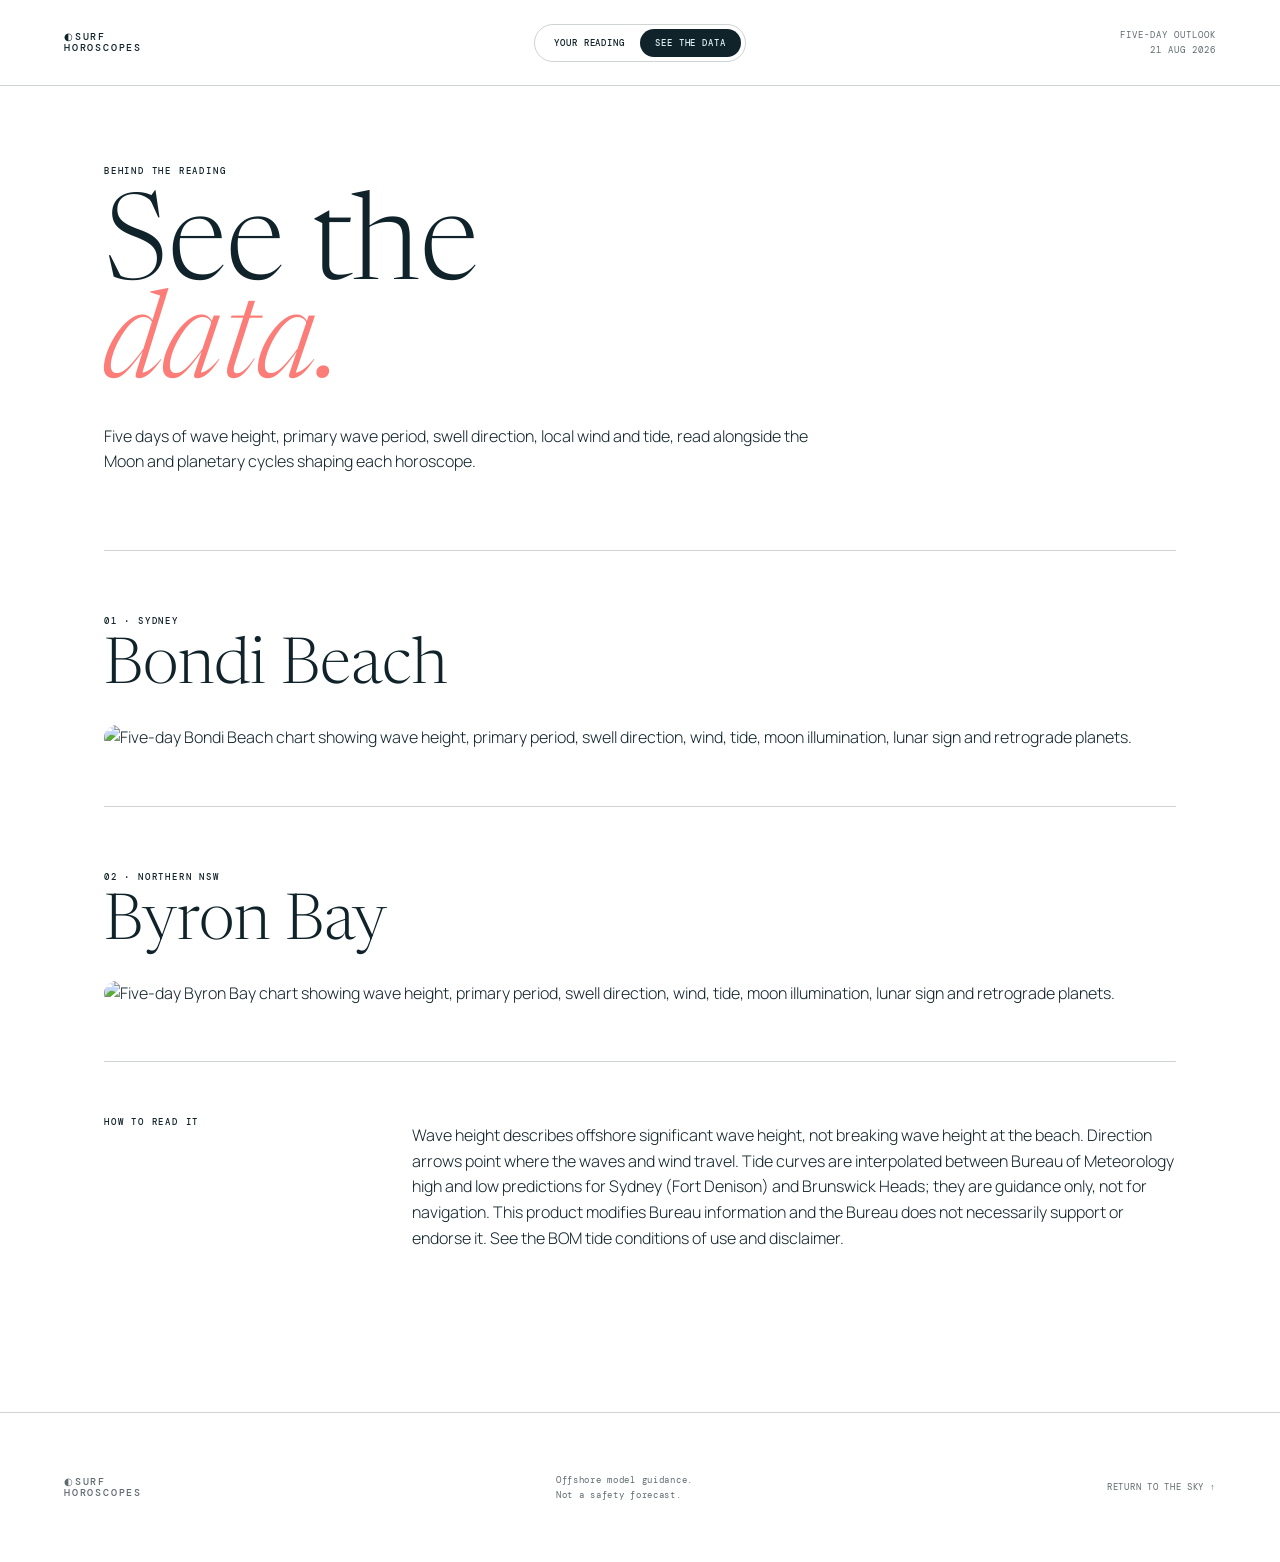
==== commit 8d4b0c2f: "Add forecast writing corpus and tide integration" ====
--- a/surf-horoscopes-sample/data.html
+++ b/surf-horoscopes-sample/data.html
@@ -1,7 +1,7 @@
 <!doctype html><html lang="en"><head><meta charset="utf-8">
 <meta name="viewport" content="width=device-width,initial-scale=1">
 <title>See the Data — Surf Horoscopes</title>
-<meta name="description" content="Five-day surf and celestial forecasts for Bondi Beach and Byron Bay.">
+<meta name="description" content="Five-day surf, tide and celestial forecasts for Bondi Beach and Byron Bay.">
 <link rel="icon" href="favicon.svg"><link rel="preconnect" href="https://fonts.googleapis.com">
 <link rel="preconnect" href="https://fonts.gstatic.com" crossorigin>
 <link href="https://fonts.googleapis.com/css2?family=DM+Mono:wght@300;400;500&family=Manrope:wght@300;400;500;600&family=Newsreader:opsz,wght@6..72,300;6..72,400;6..72,500&display=swap" rel="stylesheet">
@@ -10,10 +10,10 @@
 <nav class="site-nav" aria-label="Main navigation"><a href="index.html">Your reading</a><a class="active" href="data.html">See the data</a></nav>
 <p class="edition">FIVE-DAY OUTLOOK<br><span>21 AUG 2026</span></p></header>
 <main class="data-page"><section class="data-intro"><p class="overline">BEHIND THE READING</p><h1>See the<br><em>data.</em></h1>
-<p>Five days of wave height, primary wave period, swell direction and local wind, read alongside the Moon and planetary cycles shaping each horoscope.</p></section>
+<p>Five days of wave height, primary wave period, swell direction, local wind and tide, read alongside the Moon and planetary cycles shaping each horoscope.</p></section>
 <section class="chart-section"><div><p class="overline">01 · SYDNEY</p><h2>Bondi Beach</h2></div>
-<div class="chart-scroll" tabindex="0" aria-label="Scrollable Bondi forecast chart"><img src="forecast_bondi.png" alt="Five-day Bondi Beach chart showing wave height, primary period, swell direction, wind, moon illumination, lunar sign and retrograde planets."></div></section>
+<div class="chart-scroll" tabindex="0" aria-label="Scrollable Bondi forecast chart"><img src="forecast_bondi.png" alt="Five-day Bondi Beach chart showing wave height, primary period, swell direction, wind, tide, moon illumination, lunar sign and retrograde planets."></div></section>
 <section class="chart-section"><div><p class="overline">02 · NORTHERN NSW</p><h2>Byron Bay</h2></div>
-<div class="chart-scroll" tabindex="0" aria-label="Scrollable Byron Bay forecast chart"><img src="forecast_byron_bay.png" alt="Five-day Byron Bay chart showing wave height, primary period, swell direction, wind, moon illumination, lunar sign and retrograde planets."></div></section>
-<aside class="data-note"><p class="overline">HOW TO READ IT</p><p>Wave height describes offshore significant wave height, not breaking wave height at the beach. Direction arrows point where the waves and wind travel. Nearshore bathymetry, tides and sheltering can change what reaches the sand.</p></aside></main>
+<div class="chart-scroll" tabindex="0" aria-label="Scrollable Byron Bay forecast chart"><img src="forecast_byron_bay.png" alt="Five-day Byron Bay chart showing wave height, primary period, swell direction, wind, tide, moon illumination, lunar sign and retrograde planets."></div></section>
+<aside class="data-note"><p class="overline">HOW TO READ IT</p><p>Wave height describes offshore significant wave height, not breaking wave height at the beach. Direction arrows point where the waves and wind travel. Tide curves are interpolated between Bureau of Meteorology high and low predictions for Sydney (Fort Denison) and Brunswick Heads; they are guidance only, not for navigation. This product modifies Bureau information and the Bureau does not necessarily support or endorse it. See the <a href="https://www.bom.gov.au/oceanography/projects/ntc/nsw_tide_tables.shtml">BOM tide conditions of use and disclaimer</a>.</p></aside></main>
 <footer><a class="wordmark" href="index.html"><span class="moon-mark">◐</span><span>SURF<br>HOROSCOPES</span></a><p>Offshore model guidance.<br>Not a safety forecast.</p><a href="#top">RETURN TO THE SKY ↑</a></footer></body></html>
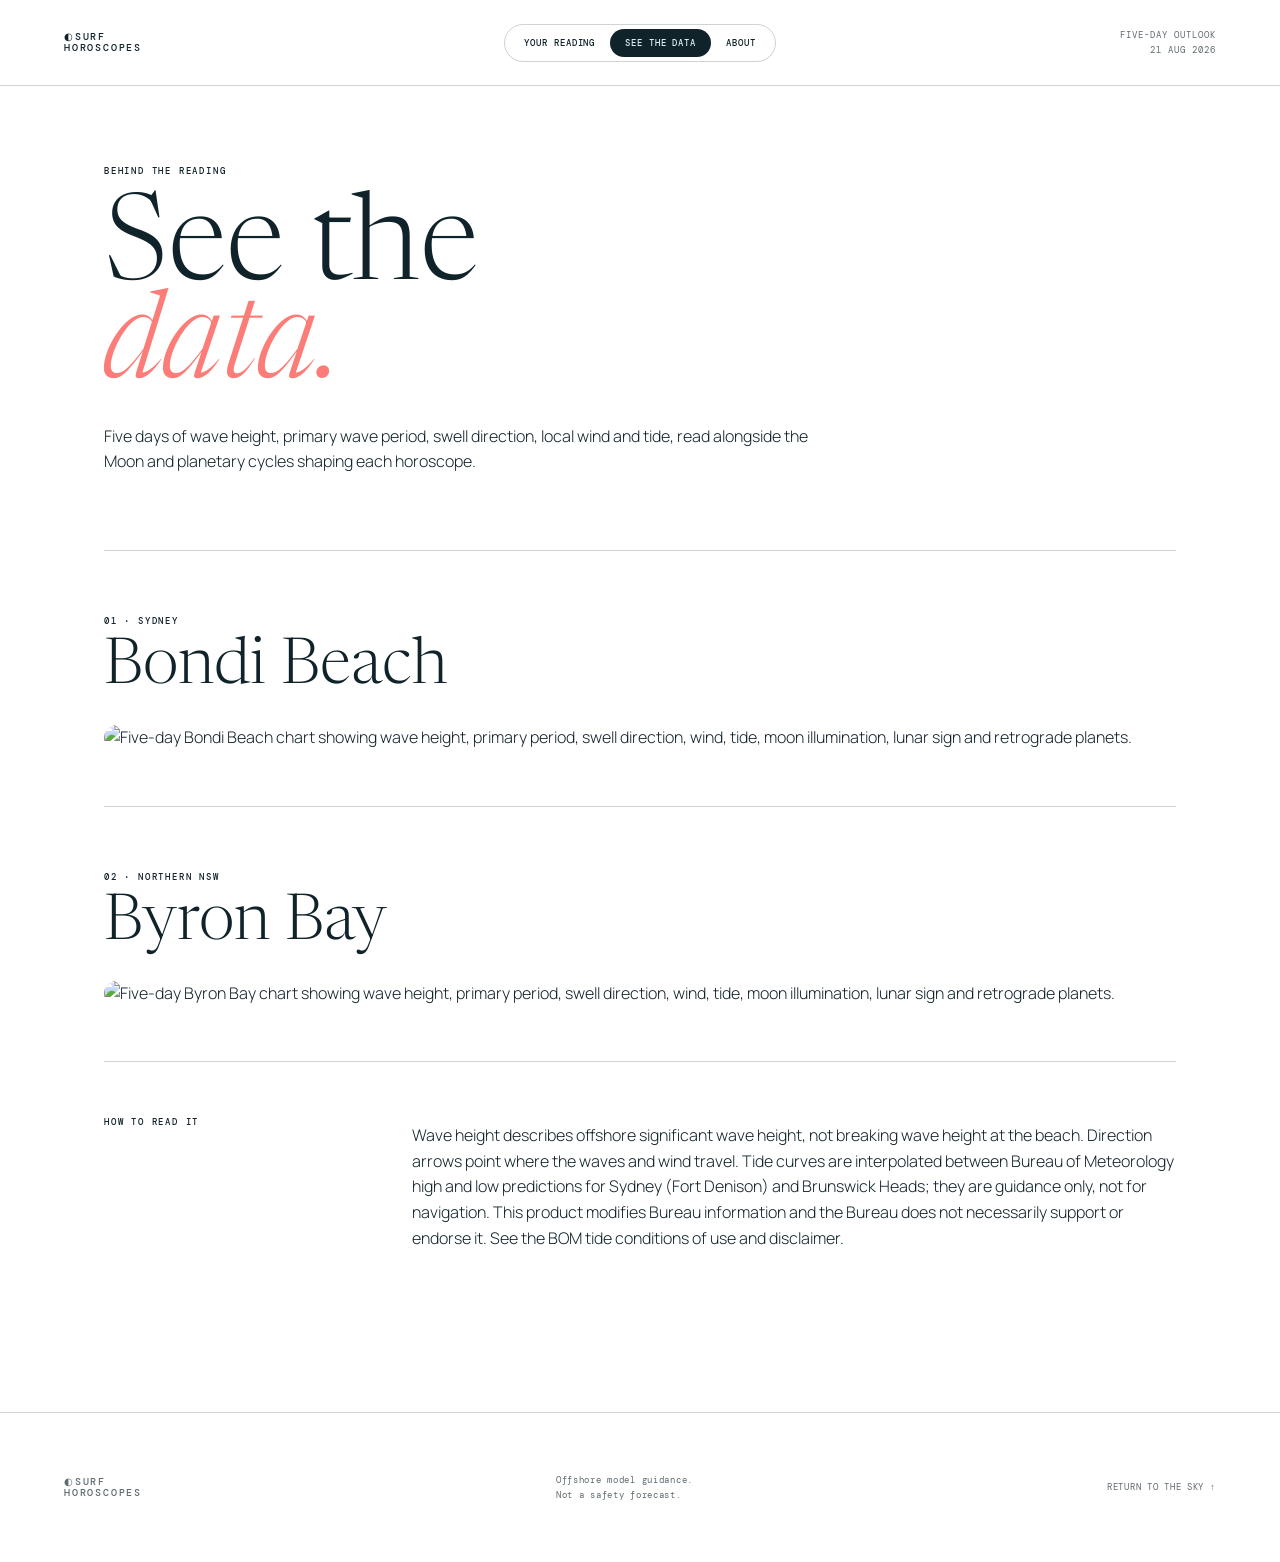
==== commit c6d78936: "Add About page and natural surf readings" ====
--- a/surf-horoscopes-sample/data.html
+++ b/surf-horoscopes-sample/data.html
@@ -7,7 +7,7 @@
 <link href="https://fonts.googleapis.com/css2?family=DM+Mono:wght@300;400;500&family=Manrope:wght@300;400;500;600&family=Newsreader:opsz,wght@6..72,300;6..72,400;6..72,500&display=swap" rel="stylesheet">
 <link rel="stylesheet" href="styles.css"></head><body><div class="stars" aria-hidden="true"></div>
 <header class="site-header"><a class="wordmark" href="index.html" aria-label="Surf Horoscopes home"><span class="moon-mark">◐</span><span>SURF<br>HOROSCOPES</span></a>
-<nav class="site-nav" aria-label="Main navigation"><a href="index.html">Your reading</a><a class="active" href="data.html">See the data</a></nav>
+<nav class="site-nav" aria-label="Main navigation"><a href="index.html">Your reading</a><a class="active" href="data.html" aria-current="page">See the data</a><a href="about.html">About</a></nav>
 <p class="edition">FIVE-DAY OUTLOOK<br><span>21 AUG 2026</span></p></header>
 <main class="data-page"><section class="data-intro"><p class="overline">BEHIND THE READING</p><h1>See the<br><em>data.</em></h1>
 <p>Five days of wave height, primary wave period, swell direction, local wind and tide, read alongside the Moon and planetary cycles shaping each horoscope.</p></section>
--- a/surf-horoscopes-sample/styles.css
+++ b/surf-horoscopes-sample/styles.css
@@ -6,6 +6,7 @@
 .report-stage{display:grid;grid-template-columns:minmax(210px,.55fr) minmax(0,1.45fr);border-top:1px solid var(--line);border-bottom:1px solid var(--line);min-height:570px}.reading-identity{padding:54px 38px 54px 0;border-right:1px solid var(--line);display:flex;flex-direction:column;justify-content:center}.sign-index,.reading-identity p,.reading-meta{font:400 9px var(--mono);letter-spacing:.14em}.zodiac-glyph{font:300 clamp(90px,12vw,170px)/1 var(--serif);color:var(--sign);margin:36px 0 8px}.reading-identity h2{font:300 40px var(--serif);margin:0 0 10px}.reading-identity p{margin:2px 0;color:var(--ink-soft)}.message-panel{padding:64px clamp(34px,7vw,110px)}.reading-meta{display:flex;justify-content:space-between;gap:20px;padding-bottom:22px;border-bottom:1px solid var(--line);color:var(--ink-soft)}.message-panel h2{max-width:790px;margin:48px 0 28px;font:300 clamp(52px,7vw,96px)/.88 var(--serif);letter-spacing:-.045em}.cosmic-context{max-width:720px;padding-left:16px;border-left:2px solid var(--sign);font:400 12px/1.7 var(--mono);color:var(--ink-soft)}.reading-copy{max-width:720px;font-size:17px;line-height:1.85}.message-panel blockquote{max-width:720px;margin:36px 0 0;padding-top:22px;border-top:1px solid var(--line);display:flex;gap:15px;color:var(--ink)}.message-panel blockquote p{margin:0;font:italic 300 23px/1.35 var(--serif)}.message-panel blockquote span{color:var(--sign)}
 .conditions-panel{display:grid;grid-template-columns:1.2fr repeat(3,.7fr);border-bottom:1px solid var(--line)}.conditions-heading,.condition{padding:40px 26px;border-right:1px solid var(--line)}.conditions-heading{padding-left:0}.conditions-heading h2{margin:10px 0;font:300 36px var(--serif)}.condition{display:flex;flex-direction:column}.condition span{font:500 8px var(--mono);letter-spacing:.13em}.condition strong{margin:14px 0 2px;font:300 50px var(--serif)}.condition small,.conditions-note{color:var(--ink-soft);font-size:10px}.conditions-note{grid-column:1/-1;margin:0;padding:18px 0}.about{display:grid;grid-template-columns:.45fr 1fr 1fr;gap:55px;padding:90px 0}.about h2{margin:0;font:300 clamp(40px,5vw,68px)/.95 var(--serif)}.about>p:last-child{margin:3px 0;color:var(--ink-soft)}footer{min-height:150px;padding:38px clamp(20px,5vw,72px);border-top:1px solid var(--line);display:flex;align-items:center;justify-content:space-between;gap:25px;font:400 9px/1.6 var(--mono);letter-spacing:.08em;color:var(--ink-soft)}footer p a{border-bottom:1px solid var(--line)}
 .data-page{max-width:1200px;padding-top:70px;padding-bottom:100px}.data-intro{max-width:720px;margin-bottom:75px}.data-intro h1{font:300 clamp(64px,10vw,120px)/.82 var(--serif);margin:25px 0}.data-intro h1 em{font-weight:300;color:var(--sign)}.chart-section{padding:55px 0;border-top:1px solid var(--line)}.chart-section h2{font:300 clamp(38px,5vw,66px) var(--serif);margin:8px 0 25px}.chart-scroll{overflow-x:auto;border-radius:18px;background:rgba(255,255,255,.35)}.chart-scroll img{display:block;width:100%;height:auto}.data-note{display:grid;grid-template-columns:.35fr 1fr;gap:40px;padding:45px 0;border-top:1px solid var(--line)}
+.about-page{max-width:1100px;padding-top:76px;padding-bottom:110px}.about-intro{display:grid;grid-template-columns:minmax(220px,.75fr) minmax(0,1.25fr);gap:54px;align-items:start}.about-intro>.overline{grid-column:1/-1;margin:0}.about-intro h1{font:300 clamp(56px,7vw,104px)/.9 var(--serif);letter-spacing:-.05em;margin:4px 0}.about-intro h1 em{font-weight:300;color:var(--sign)}.about-copy{max-width:660px}.about-copy h2{font:300 clamp(34px,4vw,55px) var(--serif);margin:0 0 28px}.about-copy p{margin:0 0 24px;font-size:18px;line-height:1.85}.about-note{display:grid;grid-template-columns:.35fr 1fr;gap:36px;border-top:1px solid var(--line);margin-top:72px;padding-top:30px;color:var(--ink-soft)}.about-note p{margin:0}.about-note p:last-child{max-width:650px}
 button:focus-visible,a:focus-visible{outline:3px solid var(--sign);outline-offset:3px}@keyframes field-drift{0%{background-position:0 0;transform:scale(1) rotate(0)}100%{background-position:100% 75%;transform:scale(1.08) rotate(1.5deg)}}@media(prefers-reduced-motion:reduce){.colour-field{animation:none}}
-@media(max-width:800px){.site-header{grid-template-columns:auto 1fr}.edition{display:none}.site-nav{justify-self:end}.selection-heading{display:block}.selection-heading h1{margin-top:15px}.report-stage{grid-template-columns:1fr}.reading-identity{min-height:300px;border-right:0;border-bottom:1px solid var(--line)}.conditions-panel{grid-template-columns:1fr 1fr}.about{grid-template-columns:1fr}.data-note{grid-template-columns:1fr}}
-@media(max-width:540px){.site-header{padding:12px 14px}.site-nav a{padding:8px 9px;font-size:7px}.selection-panel{padding-top:45px}.location-tabs{display:grid}.location-tab{width:100%}.message-panel{padding:46px 4px}.message-panel h2{font-size:52px}.reading-identity{padding-right:0}.conditions-panel{grid-template-columns:1fr}.conditions-heading,.condition{padding:28px 0;border-right:0;border-bottom:1px solid var(--line)}footer{align-items:flex-start;flex-direction:column}.chart-scroll img{width:760px;max-width:none}}
+@media(max-width:800px){.site-header{grid-template-columns:auto 1fr}.edition{display:none}.site-nav{justify-self:end}.selection-heading{display:block}.selection-heading h1{margin-top:15px}.report-stage{grid-template-columns:1fr}.reading-identity{min-height:300px;border-right:0;border-bottom:1px solid var(--line)}.conditions-panel{grid-template-columns:1fr 1fr}.about{grid-template-columns:1fr}.data-note,.about-note,.about-intro{grid-template-columns:1fr}.about-intro>.overline{grid-column:1}}
+@media(max-width:540px){.site-header{padding:12px 14px;grid-template-columns:1fr;gap:14px}.site-nav{justify-self:start}.site-nav a{padding:8px 9px;font-size:7px}.selection-panel{padding-top:45px}.location-tabs{display:grid}.location-tab{width:100%}.message-panel{padding:46px 4px}.message-panel h2{font-size:52px}.reading-identity{padding-right:0}.conditions-panel{grid-template-columns:1fr}.conditions-heading,.condition{padding:28px 0;border-right:0;border-bottom:1px solid var(--line)}footer{align-items:flex-start;flex-direction:column}.chart-scroll img{width:760px;max-width:none}.about-page{padding-top:46px;padding-bottom:70px}.about-intro{gap:22px}.about-copy p{font-size:16px}}
